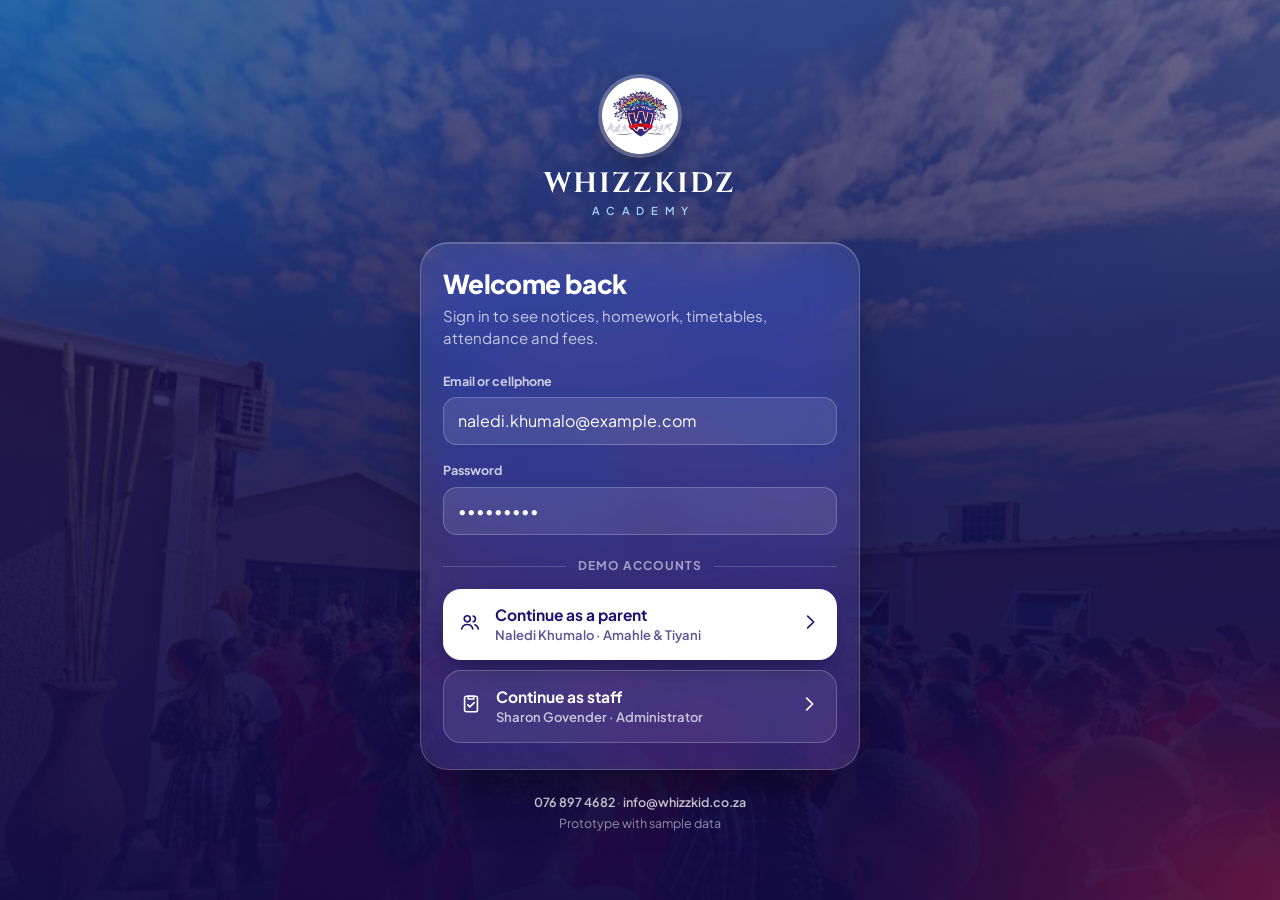
==== index.html @ acfd9c37 "Add Whizzkidz Academy school app prototype Static proof of concept for a centralised school-home app" ====
<!doctype html>
<html lang="en-ZA">
<head>
<meta charset="utf-8">
<meta name="viewport" content="width=device-width, initial-scale=1, viewport-fit=cover">
<title>Whizzkidz Academy — Sign in</title>
<meta name="description" content="The Whizzkidz Academy school app: notices, homework, timetables, attendance and fees in one place.">
<meta name="theme-color" content="#120A45">
<meta name="apple-mobile-web-app-capable" content="yes">
<meta name="mobile-web-app-capable" content="yes">
<meta name="apple-mobile-web-app-status-bar-style" content="default">
<meta name="apple-mobile-web-app-title" content="Whizzkidz">
<link rel="manifest" href="manifest.webmanifest">
<link rel="icon" type="image/png" href="assets/brand/favicon-32.png">
<link rel="apple-touch-icon" href="assets/brand/apple-touch-icon.png">
<link rel="preconnect" href="https://fonts.googleapis.com">
<link rel="preconnect" href="https://fonts.gstatic.com" crossorigin>
<link href="https://fonts.googleapis.com/css2?family=Cinzel:wght@700&family=Plus+Jakarta+Sans:wght@400;500;600;700;800&display=swap" rel="stylesheet">
<link rel="stylesheet" href="css/brand.css">
<link rel="stylesheet" href="css/motion.css">
<style>
  body{ color: #fff; background: #120A45; }
  body::before{
    background:
      radial-gradient(60% 50% at 0% 0%, rgba(11,120,194,.55), transparent 70%),
      radial-gradient(50% 45% at 100% 100%, rgba(211,40,62,.38), transparent 70%),
      linear-gradient(180deg, rgba(18,10,69,.62) 0%, rgba(18,10,69,.88) 55%, rgba(18,10,69,.96) 100%),
      url('assets/photos/assembly.jpg') center 30% / cover no-repeat;
  }
  .signin{ min-height: 100vh; min-height: 100dvh; display: flex; flex-direction: column; align-items: center; justify-content: center; padding: calc(40px + var(--safe-top)) 18px calc(28px + var(--safe-bottom)); }
  .brandmark{ display: flex; flex-direction: column; align-items: center; gap: 16px; margin-bottom: 26px; }
  .brandmark .emblem{ width: 76px; height: 76px; box-shadow: 0 0 0 4px rgba(255,255,255,.25), 0 18px 40px -12px rgba(0,0,0,.6); }

  .glass-card{
    width: 100%; max-width: 440px; padding: 26px 22px; border-radius: 28px;
    background: rgba(255,255,255,.1); border: 1px solid rgba(255,255,255,.2);
    -webkit-backdrop-filter: blur(26px) saturate(160%); backdrop-filter: blur(26px) saturate(160%);
    box-shadow: 0 1px 0 rgba(255,255,255,.2) inset, 0 30px 60px -20px rgba(0,0,0,.55);
  }
  .glass-card h1{ color: #fff; font-size: 26px; }
  .glass-card .lede{ color: rgba(255,255,255,.72); margin: 6px 0 22px; }
  .glass-card .field > span{ color: rgba(255,255,255,.75); }
  .glass-card .field input{ background: rgba(255,255,255,.1); border-color: rgba(255,255,255,.22); color: #fff; }
  .glass-card .field input:focus{ border-color: rgba(255,255,255,.6); box-shadow: 0 0 0 4px rgba(255,255,255,.12); }

  .divider{ display: flex; align-items: center; gap: 12px; margin: 22px 0 14px; color: rgba(255,255,255,.55); font-size: 12px; font-weight: 700; letter-spacing: .08em; text-transform: uppercase; }
  .divider::before, .divider::after{ content: ''; flex: 1; height: 1px; background: rgba(255,255,255,.18); }
  .roles{ display: grid; gap: 10px; }
  .role-btn{ display: flex; align-items: center; gap: 14px; padding: 14px 16px; border-radius: 18px; text-align: left; min-height: 66px; transition: transform .12s, background .15s; }
  .role-btn:active{ transform: scale(.985); }
  .role-btn .icon{ width: 22px; height: 22px; }
  .role-btn strong{ display: block; font-size: 15.5px; }
  .role-btn small{ display: block; font-size: 13px; opacity: .72; font-weight: 600; }
  .role-btn .go{ margin-left: auto; }
  .role-parent{ background: #fff; color: var(--navy); box-shadow: 0 14px 30px -12px rgba(0,0,0,.5); }
  .role-staff{ color: #fff; background: rgba(255,255,255,.08); border: 1px solid rgba(255,255,255,.22); }
  .role-staff:hover{ background: rgba(255,255,255,.14); }
  .foot{ margin-top: 22px; text-align: center; font-size: 12.5px; color: rgba(255,255,255,.55); line-height: 1.7; }
  .foot a{ color: rgba(255,255,255,.85); font-weight: 600; }
</style>
</head>
<body class="signin-page">
<main class="signin">
  <div class="brandmark">
    <img class="emblem" src="assets/brand/emblem.png" alt="Whizzkidz Academy crest">
    <span class="wordmark light lg"><span class="wm-top">Whizzkidz</span><span class="wm-bottom">Academy</span></span>
  </div>

  <section class="glass-card">
    <h1>Welcome back</h1>
    <p class="lede">Sign in to see notices, homework, timetables, attendance and fees.</p>

    <label class="field"><span>Email or cellphone</span><input type="email" value="naledi.khumalo@example.com" autocomplete="username"></label>
    <label class="field"><span>Password</span><input type="password" value="whizzkidz" autocomplete="current-password"></label>

    <div class="divider">Demo accounts</div>
    <div class="roles">
      <button class="role-btn role-parent" onclick="signIn('parent')">
        <span data-icon="users"></span>
        <span><strong>Continue as a parent</strong><small>Naledi Khumalo · Amahle &amp; Tiyani</small></span>
        <span class="go" data-icon="right"></span>
      </button>
      <button class="role-btn role-staff" onclick="signIn('staff')">
        <span data-icon="register"></span>
        <span><strong>Continue as staff</strong><small>Sharon Govender · Administrator</small></span>
        <span class="go" data-icon="right"></span>
      </button>
    </div>
  </section>

  <p class="foot">
    <a href="tel:0768974682">076 897 4682</a> · <a href="mailto:info@whizzkid.co.za">info@whizzkid.co.za</a><br>
    Prototype with sample data
  </p>
</main>

<script src="js/common.js"></script>
<script>
  hydrateIcons();
  stagger(document.querySelector('.glass-card'));
  function signIn(role){
    save('wk_role', role);
    location.href = role === 'parent' ? 'parent/index.html' : 'staff/index.html';
  }
</script>
</body>
</html>
---- css/brand.css ----
/* Whizzkidz Academy — design foundation
   Brand colours from the crest (navy), uniform (blazer red), Whizzkidz High (gold) and Aqua School (aqua),
   set in a light, frosted-glass UI. */

:root{
  --navy: #1E1270;
  --navy-2: #2D1FA3;
  --navy-deep: #120A45;
  --navy-soft: rgba(30, 18, 112, .08);
  --blazer: #D3283E;
  --blazer-deep: #A8152A;
  --blazer-soft: rgba(211, 40, 62, .10);
  --gold: #E0AE3C;
  --gold-soft: rgba(224, 174, 60, .14);
  --sky: #0B78C2;
  --sky-soft: rgba(11, 120, 194, .10);
  --aqua: #0FA3C7;
  --leaf-green: #4FA83D;

  --ok: #1F8A4C;
  --ok-soft: rgba(31, 138, 76, .11);
  --warn: #B26A00;
  --warn-soft: rgba(224, 150, 20, .14);

  --canvas: #EEF0F8;
  --glass: rgba(255, 255, 255, .62);
  --glass-strong: rgba(255, 255, 255, .82);
  --glass-edge: rgba(255, 255, 255, .85);
  --line: rgba(30, 18, 112, .10);
  --line-2: rgba(30, 18, 112, .07);
  --ink: #17153A;
  --ink-2: #4E4C6E;
  --ink-3: #8583A3;

  --r-sm: 10px;
  --r: 14px;
  --r-lg: 22px;
  --blur: blur(22px) saturate(170%);
  --shadow: 0 1px 0 rgba(255,255,255,.7) inset, 0 12px 32px -14px rgba(30, 18, 112, .22);
  --shadow-lg: 0 24px 60px -20px rgba(18, 10, 69, .45);

  --f-ui: 'Plus Jakarta Sans', system-ui, -apple-system, 'Segoe UI', sans-serif;
  --f-crest: 'Cinzel', Georgia, serif;

  --safe-top: env(safe-area-inset-top, 0px);
  --safe-bottom: env(safe-area-inset-bottom, 0px);
}

*, *::before, *::after{ box-sizing: border-box; }
html{ -webkit-text-size-adjust: 100%; }
html.locked, html.locked body{ overflow: hidden; }
body{
  margin: 0; min-height: 100vh;
  font-family: var(--f-ui); font-size: 15px; line-height: 1.5; color: var(--ink);
  background: var(--canvas);
  -webkit-font-smoothing: antialiased; -webkit-tap-highlight-color: transparent;
}
/* soft colour wash behind the glass */
body::before{
  content: ''; position: fixed; inset: 0; z-index: -1; pointer-events: none;
  background:
    radial-gradient(42% 38% at 8% 4%, rgba(11, 120, 194, .22), transparent 70%),
    radial-gradient(36% 34% at 96% 12%, rgba(211, 40, 62, .14), transparent 70%),
    radial-gradient(40% 40% at 88% 92%, rgba(224, 174, 60, .18), transparent 70%),
    radial-gradient(46% 42% at 4% 96%, rgba(45, 31, 163, .16), transparent 70%);
}
h1, h2, h3, h4{ font-family: var(--f-ui); color: var(--ink); margin: 0; font-weight: 800; line-height: 1.15; letter-spacing: -0.025em; }
p{ margin: 0; }
a{ color: inherit; text-decoration: none; }
button{ font: inherit; color: inherit; cursor: pointer; background: none; border: 0; padding: 0; }
img{ display: block; max-width: 100%; }
ul, ol{ margin: 0; padding: 0; list-style: none; }
:focus-visible{ outline: 2px solid var(--sky); outline-offset: 2px; border-radius: 6px; }

.icon{ width: 20px; height: 20px; flex-shrink: 0; }
.hidden{ display: none !important; }
.muted{ color: var(--ink-3); }
.nowrap{ white-space: nowrap; }

/* ---------- Type ---------- */
.eyebrow{ font-weight: 700; font-size: 11.5px; letter-spacing: .1em; text-transform: uppercase; color: var(--blazer); line-height: 1.2; }
.eyebrow.on-dark{ color: rgba(255,255,255,.6); }
.page-head{ margin: 4px 0 18px; }
.page-head h1{ font-size: 30px; margin-top: 6px; }
.page-head p{ color: var(--ink-2); margin-top: 6px; }

/* ---------- Wordmark (after the logo lettering) ---------- */
.wordmark{ display: inline-flex; flex-direction: column; align-items: center; line-height: 1; color: var(--navy); }
.wordmark .wm-top{ font-family: var(--f-crest); font-weight: 700; font-size: 17px; letter-spacing: .07em; text-transform: uppercase; }
.wordmark .wm-bottom{ font-weight: 600; font-size: 8px; letter-spacing: .6em; text-transform: uppercase; color: var(--sky); margin-top: 4px; margin-right: -.6em; }
.wordmark.light{ color: #fff; }
.wordmark.light .wm-bottom{ color: #9FD0F2; }
.wordmark.lg .wm-top{ font-size: 28px; }
.wordmark.lg .wm-bottom{ font-size: 11px; margin-top: 7px; }

.emblem{ border-radius: 50%; background: #fff; box-shadow: 0 0 0 3px rgba(255,255,255,.55), 0 6px 16px -6px rgba(18,10,69,.45); }

/* ---------- Surfaces ---------- */
.mesh{
  color: #fff;
  background-color: var(--navy-deep);
  background-image:
    radial-gradient(70% 90% at 0% 0%, rgba(11, 120, 194, .55), transparent 60%),
    radial-gradient(55% 75% at 100% 0%, rgba(211, 40, 62, .42), transparent 62%),
    radial-gradient(65% 80% at 85% 100%, rgba(93, 66, 230, .55), transparent 60%),
    linear-gradient(155deg, #23178A 0%, #120A45 100%);
}
.card{
  background: var(--glass); border: 1px solid var(--glass-edge); border-radius: var(--r-lg);
  -webkit-backdrop-filter: var(--blur); backdrop-filter: var(--blur); box-shadow: var(--shadow);
}
.card-pad{ padding: 18px; }
.card-head{ display: flex; align-items: center; justify-content: space-between; gap: 12px; padding: 16px 18px 8px; }
.card-head h2{ font-size: 17px; letter-spacing: -0.015em; }
.link{ font-weight: 700; font-size: 13px; color: var(--sky); white-space: nowrap; }
.link:hover{ color: var(--navy); }

.rows > *{ border-top: 1px solid var(--line-2); }
.rows > *:first-child{ border-top: 0; }
.row{ display: flex; align-items: center; gap: 14px; padding: 13px 18px; text-align: left; width: 100%; }
button.row:hover, a.row:hover{ background: rgba(255,255,255,.5); }
.row .grow{ flex: 1; min-width: 0; }
.row-title{ font-weight: 700; color: var(--ink); letter-spacing: -0.01em; }
.row-sub{ font-size: 13.5px; color: var(--ink-2); margin-top: 1px; }
.row-meta{ font-size: 12.5px; color: var(--ink-3); font-weight: 500; }
.chev{ color: var(--ink-3); }

/* ---------- Buttons ---------- */
.btn{
  display: inline-flex; align-items: center; justify-content: center; gap: 8px;
  min-height: 46px; padding: 10px 18px; border-radius: var(--r);
  font-weight: 700; font-size: 15px; line-height: 1.1; white-space: nowrap; letter-spacing: -0.005em;
  transition: transform .12s, box-shadow .15s, background .15s, border-color .15s;
}
.btn:active{ transform: scale(.98); }
.btn-navy{ color: #fff; background: linear-gradient(135deg, var(--navy-2), var(--navy)); box-shadow: 0 8px 20px -8px rgba(30,18,112,.6); }
.btn-navy:hover{ box-shadow: 0 10px 24px -8px rgba(30,18,112,.75); }
.btn-red{ color: #fff; background: linear-gradient(135deg, #E8445A, var(--blazer-deep)); box-shadow: 0 8px 20px -8px rgba(211,40,62,.6); }
.btn-line{ color: var(--navy); background: var(--glass-strong); border: 1px solid var(--line); -webkit-backdrop-filter: var(--blur); backdrop-filter: var(--blur); }
.btn-line:hover{ border-color: rgba(30,18,112,.3); }
.btn-sm{ min-height: 36px; padding: 7px 13px; font-size: 13.5px; border-radius: var(--r-sm); }
.btn-block{ width: 100%; }
.icon-btn{ width: 42px; height: 42px; border-radius: 50%; display: inline-flex; align-items: center; justify-content: center; position: relative; color: var(--navy); }
.icon-btn:hover{ background: rgba(30,18,112,.06); }
.icon-btn .dot{ position: absolute; top: 9px; right: 10px; width: 9px; height: 9px; border-radius: 50%; background: var(--blazer); box-shadow: 0 0 0 2px #fff; }

/* ---------- Tags & badges ---------- */
.tag{ display: inline-flex; align-items: center; gap: 6px; font-size: 12.5px; font-weight: 600; color: var(--ink-2); line-height: 1.2; }
.tag::before{ content: ''; width: 7px; height: 7px; border-radius: 50%; background: var(--c, var(--ink-3)); flex-shrink: 0; }
.pill{ display: inline-flex; align-items: center; gap: 5px; padding: 4px 10px; border-radius: 999px; font-size: 12px; font-weight: 700; line-height: 1.3; }
.pill .icon{ width: 14px; height: 14px; }
.pill-ok{ background: var(--ok-soft); color: var(--ok); }
.pill-warn{ background: var(--warn-soft); color: var(--warn); }
.pill-bad{ background: var(--blazer-soft); color: var(--blazer-deep); }
.pill-navy{ background: var(--navy-soft); color: var(--navy); }
.pill-sky{ background: var(--sky-soft); color: var(--sky); }
.ribbon{
  display: inline-block; vertical-align: 2px; padding: 3px 8px; border-radius: 999px;
  font-size: 10.5px; font-weight: 800; letter-spacing: .04em; text-transform: uppercase; line-height: 1.3;
  color: #fff; background: linear-gradient(135deg, #E8445A, var(--blazer-deep));
}

/* ---------- Avatar ---------- */
.avatar{
  display: inline-flex; align-items: center; justify-content: center; flex-shrink: 0; border-radius: 50%;
  background: var(--tone, var(--navy)); color: #fff; font-weight: 700; letter-spacing: .02em;
}
.avatar-sm{ width: 32px; height: 32px; font-size: 12px; }
.avatar-md{ width: 42px; height: 42px; font-size: 14px; }
.avatar-lg{ width: 64px; height: 64px; font-size: 21px; }

/* ---------- Calendar date chip ---------- */
.datechip{
  width: 50px; flex-shrink: 0; border-radius: 14px; text-align: center; padding: 6px 0 7px;
  background: rgba(255,255,255,.85); border: 1px solid var(--line-2); box-shadow: 0 4px 12px -6px rgba(30,18,112,.25);
}
.datechip .m{ font-size: 10.5px; font-weight: 800; letter-spacing: .08em; text-transform: uppercase; color: var(--blazer); }
.datechip .d{ font-size: 21px; font-weight: 800; color: var(--navy); line-height: 1.1; letter-spacing: -0.03em; }

/* ---------- Forms ---------- */
.field{ display: block; margin-bottom: 16px; }
.field > span{ display: block; font-weight: 700; font-size: 12.5px; color: var(--ink-2); margin-bottom: 7px; }
.field input, .field select, .field textarea{
  width: 100%; font: inherit; font-size: 16px; color: var(--ink);
  background: rgba(255,255,255,.75); border: 1px solid var(--line); border-radius: var(--r); padding: 11px 14px; min-height: 48px;
  transition: border-color .15s, box-shadow .15s;
}
.field textarea{ min-height: 110px; resize: vertical; }
.field input:focus, .field select:focus, .field textarea:focus{ outline: none; border-color: var(--navy-2); box-shadow: 0 0 0 4px rgba(45,31,163,.12); }

.seg{ display: inline-flex; background: rgba(30,18,112,.06); border-radius: 12px; padding: 4px; gap: 2px; }
.seg button{ padding: 7px 14px; border-radius: 9px; font-weight: 700; font-size: 14px; color: var(--ink-2); min-height: 36px; }
.seg button.on{ background: #fff; color: var(--navy); box-shadow: 0 2px 8px -2px rgba(30,18,112,.2); }

.switch{ width: 48px; height: 28px; border-radius: 999px; background: rgba(30,18,112,.15); position: relative; flex-shrink: 0; transition: background .2s; }
.switch::after{ content: ''; position: absolute; top: 3px; left: 3px; width: 22px; height: 22px; border-radius: 50%; background: #fff; box-shadow: 0 2px 5px rgba(0,0,0,.2); transition: transform .2s; }
.switch.on{ background: var(--ok); }
.switch.on::after{ transform: translateX(20px); }

/* ---------- Sheet ---------- */
.sheet-wrap{
  position: fixed; inset: 0; z-index: 900; display: flex; align-items: flex-end; justify-content: center;
  background: rgba(18, 10, 69, .28); -webkit-backdrop-filter: blur(6px); backdrop-filter: blur(6px);
  opacity: 0; pointer-events: none; transition: opacity .2s;
}
.sheet-wrap.open{ opacity: 1; pointer-events: auto; }
.sheet{
  position: relative; width: 100%; max-width: 560px; max-height: 88vh; max-height: 88dvh; overflow-y: auto;
  background: rgba(246, 247, 252, .9); -webkit-backdrop-filter: blur(30px) saturate(180%); backdrop-filter: blur(30px) saturate(180%);
  border: 1px solid var(--glass-edge); border-bottom: 0; border-radius: 26px 26px 0 0; box-shadow: var(--shadow-lg);
  padding: 10px 20px calc(24px + var(--safe-bottom));
  transform: translateY(24px); transition: transform .25s cubic-bezier(.2, .8, .2, 1);
}
.sheet-wrap.open .sheet{ transform: none; }
.sheet-grip{ width: 38px; height: 5px; border-radius: 5px; background: rgba(30,18,112,.15); margin: 0 auto 14px; }
.sheet-close{ position: absolute; top: 12px; right: 12px; width: 36px; height: 36px; border-radius: 50%; display: flex; align-items: center; justify-content: center; color: var(--ink-2); background: rgba(30,18,112,.06); }
.sheet h2{ font-size: 22px; margin: 8px 44px 10px 0; }
.sheet .lede{ color: var(--ink-2); margin-bottom: 18px; }
@media (min-width: 960px){
  .sheet-wrap{ align-items: center; padding: 24px; }
  .sheet{ border-radius: 26px; border-bottom: 1px solid var(--glass-edge); padding: 26px 28px 28px; }
  .sheet-grip{ display: none; }
}

/* ---------- Toasts ---------- */
#toasts{
  position: fixed; left: 50%; transform: translateX(-50%); bottom: calc(104px + var(--safe-bottom)); z-index: 1000;
  display: flex; flex-direction: column; align-items: center; gap: 8px; width: min(92vw, 420px); pointer-events: none;
}
.toast{
  display: flex; align-items: center; gap: 10px; padding: 12px 16px; border-radius: 16px;
  background: rgba(18, 10, 69, .86); -webkit-backdrop-filter: blur(16px); backdrop-filter: blur(16px);
  color: #fff; font-weight: 600; font-size: 14px; box-shadow: var(--shadow-lg);
  animation: toast-in .22s ease; transition: opacity .25s;
}
.toast.ok .icon{ color: #6EE7A1; }
.toast.bad .icon{ color: #FF8A99; }
.toast.out{ opacity: 0; }
@keyframes toast-in{ from{ opacity: 0; transform: translateY(8px); } }
@media (min-width: 960px){ #toasts{ bottom: 28px; } }

.empty{ padding: 36px 20px; text-align: center; color: var(--ink-3); }
.empty .icon{ width: 28px; height: 28px; margin: 0 auto 8px; }
---- css/motion.css ----
/* Motion — entrances, micro-interactions and ambient movement.
   Everything here is disabled under prefers-reduced-motion. */

:root{
  --ease-out: cubic-bezier(.16, 1, .3, 1);
  --ease-spring: cubic-bezier(.34, 1.4, .5, 1);
}

@keyframes rise{ from{ opacity: 0; transform: translateY(18px) scale(.985); } to{ opacity: 1; transform: none; } }
@keyframes rise-blur{ from{ opacity: 0; transform: translateY(10px); filter: blur(10px); } to{ opacity: 1; transform: none; filter: blur(0); } }
@keyframes fade{ from{ opacity: 0; } to{ opacity: 1; } }
@keyframes grow{ from{ transform: scaleX(0); } to{ transform: scaleX(1); } }
@keyframes pop{ 0%{ opacity: 0; transform: scale(.6); } 70%{ opacity: 1; transform: scale(1.08); } 100%{ transform: scale(1); } }
@keyframes press{ 0%{ transform: scale(1); } 40%{ transform: scale(.86); } 75%{ transform: scale(1.08); } 100%{ transform: scale(1); } }
@keyframes bump{ 0%{ transform: translateY(0); } 35%{ transform: translateY(-4px) scale(1.12); } 100%{ transform: none; } }
@keyframes drift{
  0%{ transform: translate3d(0, 0, 0) rotate(0deg) scale(1); }
  50%{ transform: translate3d(5%, -4%, 0) rotate(10deg) scale(1.08); }
  100%{ transform: translate3d(-5%, 4%, 0) rotate(-8deg) scale(1); }
}
@keyframes ring{ 0%{ box-shadow: 0 0 0 0 rgba(211, 40, 62, .55); } 70%{ box-shadow: 0 0 0 8px rgba(211, 40, 62, 0); } 100%{ box-shadow: 0 0 0 0 rgba(211, 40, 62, 0); } }
@keyframes ring-navy{ 0%{ box-shadow: 0 0 0 0 rgba(45, 31, 163, .45); } 70%{ box-shadow: 0 0 0 7px rgba(45, 31, 163, 0); } 100%{ box-shadow: 0 0 0 0 rgba(45, 31, 163, 0); } }
@keyframes ring-ok{ 0%{ box-shadow: 0 0 0 0 rgba(31, 138, 76, .5); } 70%{ box-shadow: 0 0 0 6px rgba(31, 138, 76, 0); } 100%{ box-shadow: 0 0 0 0 rgba(31, 138, 76, 0); } }
@keyframes typing{ 0%, 60%, 100%{ transform: translateY(0); opacity: .35; } 30%{ transform: translateY(-4px); opacity: 1; } }
@keyframes swap{ from{ opacity: .35; transform: translateY(6px); } to{ opacity: 1; transform: none; } }
@keyframes kenburns{ from{ transform: scale(1.14) translate3d(0, 1.5%, 0); } to{ transform: scale(1) translate3d(0, 0, 0); } }
@keyframes toast-spring{ from{ opacity: 0; transform: translateY(18px) scale(.94); } to{ opacity: 1; transform: none; } }
@keyframes zoom-in{ from{ opacity: 0; transform: scale(.94); } to{ opacity: 1; transform: none; } }
@keyframes shimmer{ from{ transform: translateX(-120%) skewX(-18deg); } to{ transform: translateX(220%) skewX(-18deg); } }

/* ---------- Scroll / route reveal ---------- */
.reveal{ opacity: 0; }
.reveal.in{ animation: rise .75s var(--ease-out) both; }
.reveal.in.page-head, .reveal.in.hero{ animation-name: rise-blur; animation-duration: .9s; }
.reveal.in .progress i{ transform-origin: left; animation: grow 1.2s var(--ease-out) .25s both; }
.reveal.in .mday{ animation: pop .45s var(--ease-out) both; animation-delay: calc(var(--i, 0) * 14ms + 150ms); }
.reveal.in .hero-photo{ animation: zoom-in 1.1s var(--ease-out) .15s both; }
.view.swap{ animation: swap .4s var(--ease-out); }

/* ---------- Ambient: drifting light inside navy surfaces ---------- */
.hero, .profile-card{ isolation: isolate; }
.hero::before, .profile-card::before{
  content: ''; position: absolute; inset: -40%; z-index: -1; pointer-events: none;
  background:
    radial-gradient(30% 35% at 25% 30%, rgba(11, 120, 194, .55), transparent 70%),
    radial-gradient(26% 30% at 75% 25%, rgba(211, 40, 62, .4), transparent 70%),
    radial-gradient(30% 34% at 65% 75%, rgba(120, 90, 255, .5), transparent 70%);
  animation: drift 16s ease-in-out infinite alternate;
}
/* a single soft sheen across the hero when it arrives */
.reveal.in.hero > div:first-child::after{
  content: ''; position: absolute; top: -40%; bottom: -40%; left: 0; width: 35%; pointer-events: none;
  background: linear-gradient(90deg, transparent, rgba(255,255,255,.14), transparent);
  animation: shimmer 1.6s var(--ease-out) .5s both;
}
.hero > div:first-child{ position: relative; }

/* ---------- Tab bar: sliding highlight ---------- */
.tab.on{ background: transparent; }
.tab-glow{
  position: absolute; top: 6px; bottom: 6px; left: 0; width: 0; border-radius: 20px; pointer-events: none;
  background: rgba(30, 18, 112, .09); box-shadow: inset 0 0 0 1px rgba(255,255,255,.6);
  transition: transform .5s var(--ease-spring), width .5s var(--ease-spring);
}
.tab.bump .icon{ animation: bump .5s var(--ease-spring); }
.tab, .side-link, .row, .chip, .learner, .icon-btn{ transition: color .2s, background .2s, transform .25s var(--ease-out), box-shadow .25s; }

/* ---------- Micro-interactions ---------- */
.icon-btn .dot{ animation: ring 2.4s ease-out infinite; }
.notice-row .unread{ animation: ring 2.4s ease-out infinite; }
.flag:not(.next){ animation: ring-navy 2s ease-out infinite; }
.live-dot{ display: inline-flex; align-items: center; gap: 7px; font-size: 12.5px; font-weight: 700; color: var(--ok); }
.live-dot::before{ content: ''; width: 8px; height: 8px; border-radius: 50%; background: var(--ok); animation: ring-ok 1.8s ease-out infinite; }
.marks button.pop{ animation: press .4s var(--ease-spring); }
.hw.just-done .tick{ animation: pop .5s var(--ease-spring); }
.bubble.new{ animation: rise .45s var(--ease-spring) both; transform-origin: bottom right; }
.bubble.them.new{ transform-origin: bottom left; }
.bubble.typing{ display: inline-flex; gap: 5px; padding: 15px 16px; }
.bubble.typing i{ width: 7px; height: 7px; border-radius: 50%; background: var(--ink-3); animation: typing 1.2s ease-in-out infinite; }
.bubble.typing i:nth-child(2){ animation-delay: .15s; }
.bubble.typing i:nth-child(3){ animation-delay: .3s; }
.switch::after{ transition: transform .35s var(--ease-spring); }
.learner.on{ animation: pop .45s var(--ease-spring); }
.view:not(.swap) .learner.on{ animation: none; }

/* Sheet: spring up, contents cascade */
.sheet{ transition: transform .5s var(--ease-spring), opacity .3s; }
.sheet-wrap:not(.open) .sheet{ transform: translateY(60px); }
.sheet-wrap.open .sheet-body > *{ animation: rise .5s var(--ease-out) both; animation-delay: calc(var(--i, 0) * 40ms + 60ms); }
@media (min-width: 960px){ .sheet-wrap:not(.open) .sheet{ transform: translateY(16px) scale(.96); opacity: 0; } }

.toast{ animation: toast-spring .5s var(--ease-spring); }
.toast.out{ opacity: 0; transform: translateY(10px) scale(.96); transition: opacity .25s, transform .25s; }

.lightbox:not([hidden]){ animation: fade .25s ease; }
.lightbox img.show{ animation: zoom-in .4s var(--ease-out); }

/* ---------- Hover (pointer devices only) ---------- */
@media (hover: hover){
  .btn-navy:hover, .btn-red:hover{ transform: translateY(-1px); }
  .learner:not(.on):hover{ transform: translateY(-2px); background: rgba(255,255,255,.8); }
  .album img{ transition: transform .5s var(--ease-out), box-shadow .5s var(--ease-out); }
  .album:hover img{ transform: translateY(-3px) scale(1.02); box-shadow: 0 22px 40px -18px rgba(18,10,69,.55); }
  .teaser img{ transition: transform 1.2s var(--ease-out); }
  .teaser:hover img{ transform: scale(1.05); }
  .side-link:hover .icon{ transform: translateX(2px); }
  .side-link .icon{ transition: transform .25s var(--ease-out); }
  .data tbody tr td{ transition: background .2s; }
  .chip:not(.on):hover, .kpi:hover{ transform: translateY(-2px); }
  .kpi{ transition: transform .3s var(--ease-out), box-shadow .3s; }
  .kpi:hover{ box-shadow: 0 1px 0 rgba(255,255,255,.7) inset, 0 20px 40px -18px rgba(30,18,112,.3); }
}

/* ---------- Sign-in entrance ---------- */
body.signin-page{ overflow-x: hidden; }
body.signin-page::before{ animation: kenburns 22s var(--ease-out) both; }
.signin .brandmark .emblem{ animation: pop .8s var(--ease-spring) .05s both; }
.signin .brandmark .wordmark{ animation: rise-blur .9s var(--ease-out) .2s both; }
.signin .glass-card{ animation: rise .8s var(--ease-out) .3s both; }
.signin .glass-card > *{ animation: rise .65s var(--ease-out) both; animation-delay: calc(var(--i, 0) * 50ms + 380ms); }
.signin .foot{ animation: fade 1s ease .9s both; }
.role-btn .go{ transition: transform .3s var(--ease-out); }
.role-btn:hover .go{ transform: translateX(4px); }

/* ---------- Reduced motion ---------- */
@media (prefers-reduced-motion: reduce){
  *, *::before, *::after{ animation-duration: .01ms !important; animation-iteration-count: 1 !important; animation-delay: 0ms !important; transition-duration: .01ms !important; }
  .reveal{ opacity: 1; }
}
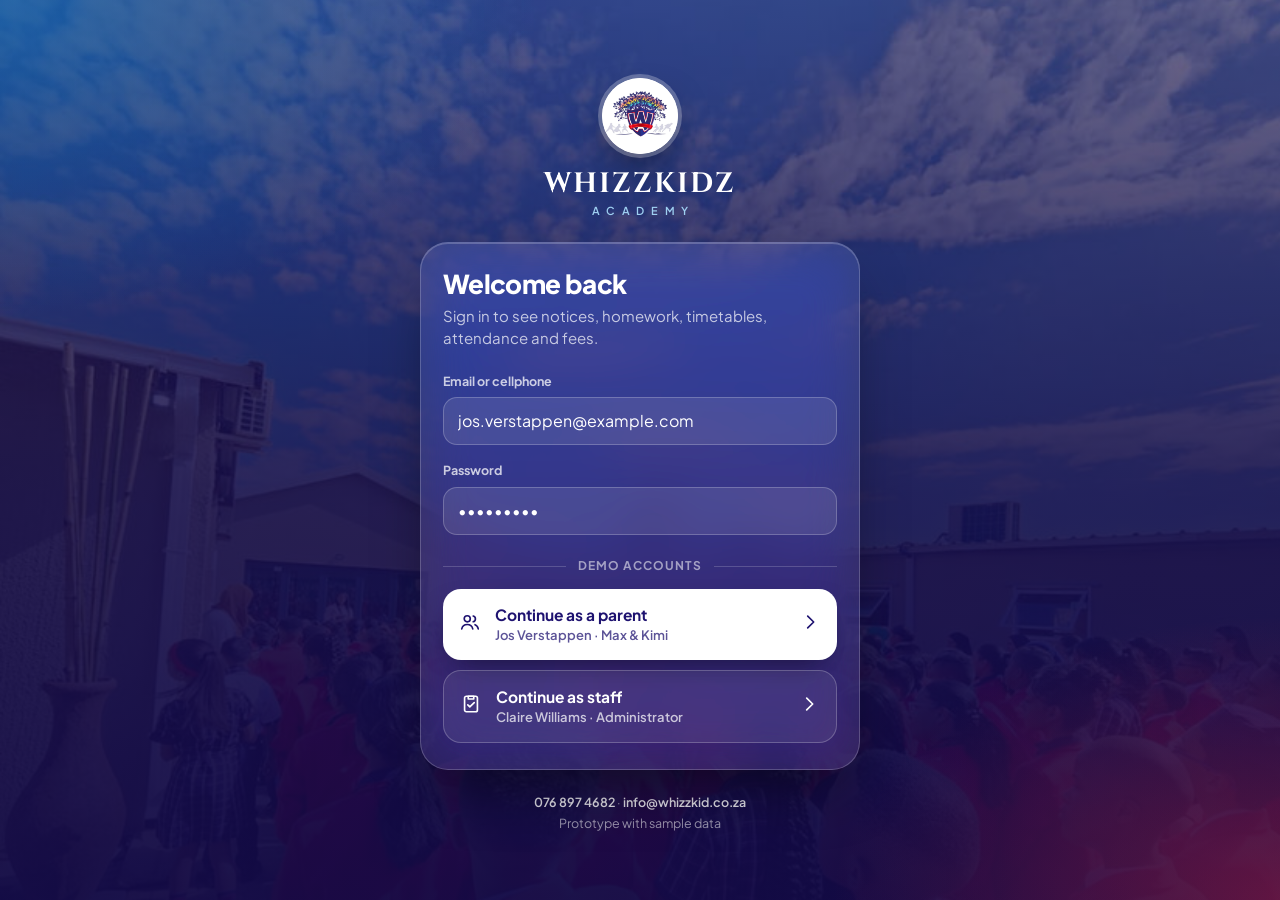
==== commit 9168aa83: "Add tuck shop pre-orders and pick-up, F1 sample data, mobile fixes - Tuck shop: parent wallet, Pizza" ====
--- a/index.html
+++ b/index.html
@@ -70,19 +70,19 @@
     <h1>Welcome back</h1>
     <p class="lede">Sign in to see notices, homework, timetables, attendance and fees.</p>
 
-    <label class="field"><span>Email or cellphone</span><input type="email" value="naledi.khumalo@example.com" autocomplete="username"></label>
+    <label class="field"><span>Email or cellphone</span><input type="email" value="jos.verstappen@example.com" autocomplete="username"></label>
     <label class="field"><span>Password</span><input type="password" value="whizzkidz" autocomplete="current-password"></label>
 
     <div class="divider">Demo accounts</div>
     <div class="roles">
       <button class="role-btn role-parent" onclick="signIn('parent')">
         <span data-icon="users"></span>
-        <span><strong>Continue as a parent</strong><small>Naledi Khumalo · Amahle &amp; Tiyani</small></span>
+        <span><strong>Continue as a parent</strong><small>Jos Verstappen · Max &amp; Kimi</small></span>
         <span class="go" data-icon="right"></span>
       </button>
       <button class="role-btn role-staff" onclick="signIn('staff')">
         <span data-icon="register"></span>
-        <span><strong>Continue as staff</strong><small>Sharon Govender · Administrator</small></span>
+        <span><strong>Continue as staff</strong><small>Claire Williams · Administrator</small></span>
         <span class="go" data-icon="right"></span>
       </button>
     </div>
@@ -99,7 +99,7 @@
   hydrateIcons();
   stagger(document.querySelector('.glass-card'));
   function signIn(role){
-    save('wk_role', role);
+    setSignedIn(role, true);
     location.href = role === 'parent' ? 'parent/index.html' : 'staff/index.html';
   }
 </script>
--- a/css/brand.css
+++ b/css/brand.css
@@ -80,9 +80,16 @@
 /* ---------- Type ---------- */
 .eyebrow{ font-weight: 700; font-size: 11.5px; letter-spacing: .1em; text-transform: uppercase; color: var(--blazer); line-height: 1.2; }
 .eyebrow.on-dark{ color: rgba(255,255,255,.6); }
-.page-head{ margin: 4px 0 18px; }
-.page-head h1{ font-size: 30px; margin-top: 6px; }
-.page-head p{ color: var(--ink-2); margin-top: 6px; }
+.page-head{ margin: 4px 0 16px; }
+.page-head h1{ font-size: 27px; margin-top: 6px; }
+.page-head p{ color: var(--ink-2); margin-top: 6px; font-size: 14.5px; }
+.field select{
+  padding-right: 38px;
+  background-image: url("data:image/svg+xml,%3Csvg xmlns='http://www.w3.org/2000/svg' viewBox='0 0 24 24' fill='none' stroke='%231E1270' stroke-width='2.2' stroke-linecap='round' stroke-linejoin='round'%3E%3Cpath d='m6 9 6 6 6-6'/%3E%3C/svg%3E");
+  background-repeat: no-repeat; background-position: right 14px center; background-size: 16px;
+}
+.field input::-webkit-date-and-time-value{ text-align: left; }
+.field input[type="file"]{ padding: 10px 12px; }
 
 /* ---------- Wordmark (after the logo lettering) ---------- */
 .wordmark{ display: inline-flex; flex-direction: column; align-items: center; line-height: 1; color: var(--navy); }
@@ -147,7 +154,7 @@
 /* ---------- Tags & badges ---------- */
 .tag{ display: inline-flex; align-items: center; gap: 6px; font-size: 12.5px; font-weight: 600; color: var(--ink-2); line-height: 1.2; }
 .tag::before{ content: ''; width: 7px; height: 7px; border-radius: 50%; background: var(--c, var(--ink-3)); flex-shrink: 0; }
-.pill{ display: inline-flex; align-items: center; gap: 5px; padding: 4px 10px; border-radius: 999px; font-size: 12px; font-weight: 700; line-height: 1.3; }
+.pill{ display: inline-flex; align-items: center; gap: 5px; white-space: nowrap; padding: 4px 10px; border-radius: 999px; font-size: 12px; font-weight: 700; line-height: 1.3; }
 .pill .icon{ width: 14px; height: 14px; }
 .pill-ok{ background: var(--ok-soft); color: var(--ok); }
 .pill-warn{ background: var(--warn-soft); color: var(--warn); }
@@ -181,8 +188,9 @@
 .field{ display: block; margin-bottom: 16px; }
 .field > span{ display: block; font-weight: 700; font-size: 12.5px; color: var(--ink-2); margin-bottom: 7px; }
 .field input, .field select, .field textarea{
-  width: 100%; font: inherit; font-size: 16px; color: var(--ink);
-  background: rgba(255,255,255,.75); border: 1px solid var(--line); border-radius: var(--r); padding: 11px 14px; min-height: 48px;
+  display: block; width: 100%; min-width: 0; -webkit-appearance: none; appearance: none;
+  font: inherit; font-size: 16px; color: var(--ink);
+  background-color: rgba(255,255,255,.75); border: 1px solid var(--line); border-radius: var(--r); padding: 11px 14px; min-height: 48px;
   transition: border-color .15s, box-shadow .15s;
 }
 .field textarea{ min-height: 110px; resize: vertical; }
--- a/css/motion.css
+++ b/css/motion.css
@@ -127,3 +127,9 @@
   *, *::before, *::after{ animation-duration: .01ms !important; animation-iteration-count: 1 !important; animation-delay: 0ms !important; transition-duration: .01ms !important; }
   .reveal{ opacity: 1; }
 }
+
+/* Phones: a single quick page transition (cheaper than animating many frosted-glass cards) */
+@keyframes page-in{ from{ opacity: 0; transform: translate3d(0, 10px, 0); } to{ opacity: 1; transform: none; } }
+.view.enter-quick{ animation: page-in .3s var(--ease-out) backwards; }
+.view.enter-quick .progress i{ transform-origin: left; animation: grow 1s var(--ease-out) .15s both; }
+@media (prefers-reduced-motion: reduce){ .view.enter-quick{ animation: none; } }
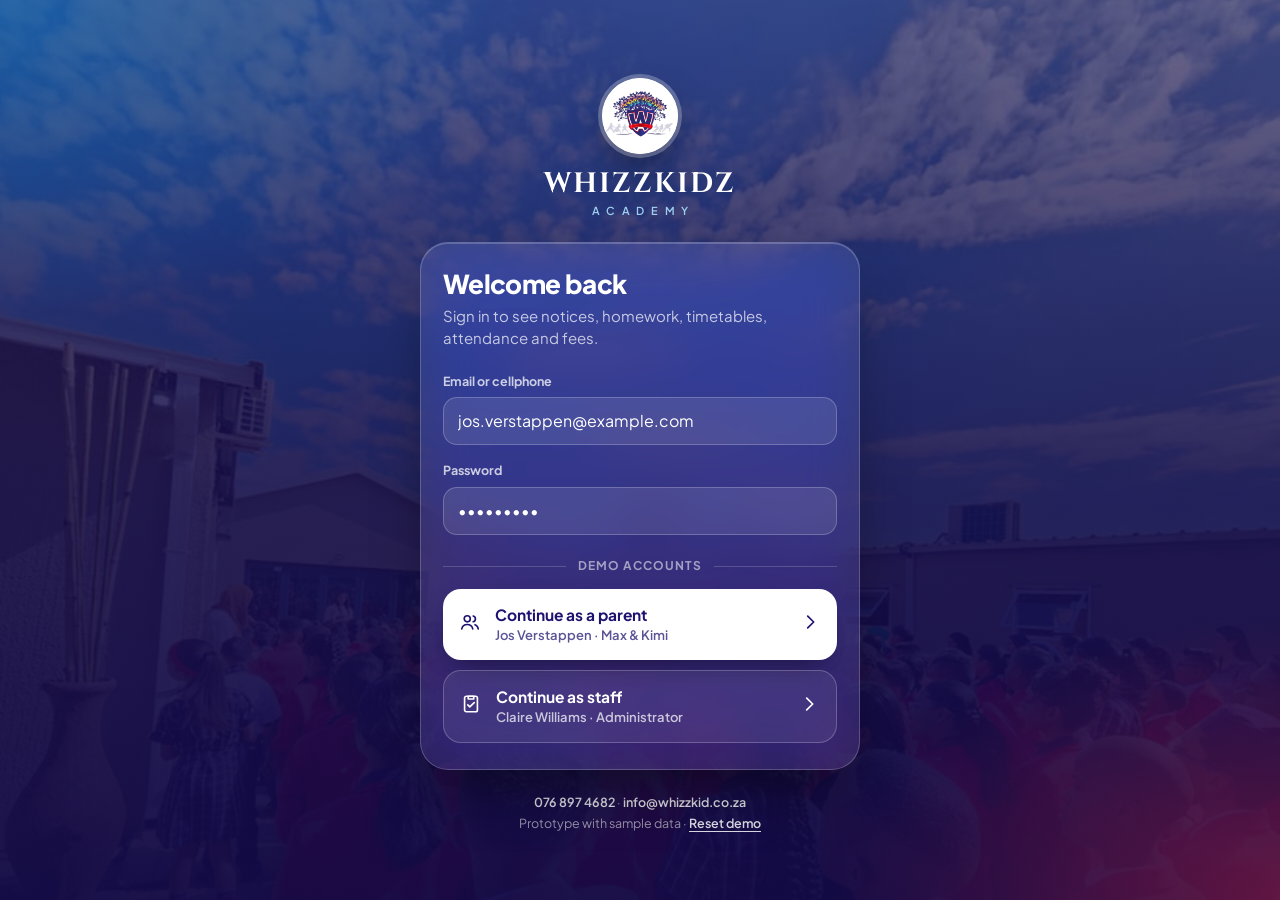
==== commit f84f51a2: "Add a "Reset demo" option to restore the original sample data Available on the sign-in page, the par" ====
--- a/index.html
+++ b/index.html
@@ -57,6 +57,8 @@
   .role-staff:hover{ background: rgba(255,255,255,.14); }
   .foot{ margin-top: 22px; text-align: center; font-size: 12.5px; color: rgba(255,255,255,.55); line-height: 1.7; }
   .foot a{ color: rgba(255,255,255,.85); font-weight: 600; }
+  .reset-link{ color: rgba(255,255,255,.85); font-weight: 600; text-decoration: underline; text-underline-offset: 3px; font-size: inherit; }
+  .sheet{ color: var(--ink); }
 </style>
 </head>
 <body class="signin-page">
@@ -90,7 +92,7 @@
 
   <p class="foot">
     <a href="tel:0768974682">076 897 4682</a> · <a href="mailto:info@whizzkid.co.za">info@whizzkid.co.za</a><br>
-    Prototype with sample data
+    Prototype with sample data · <button class="reset-link" onclick="resetDemoSheet()">Reset demo</button>
   </p>
 </main>
 
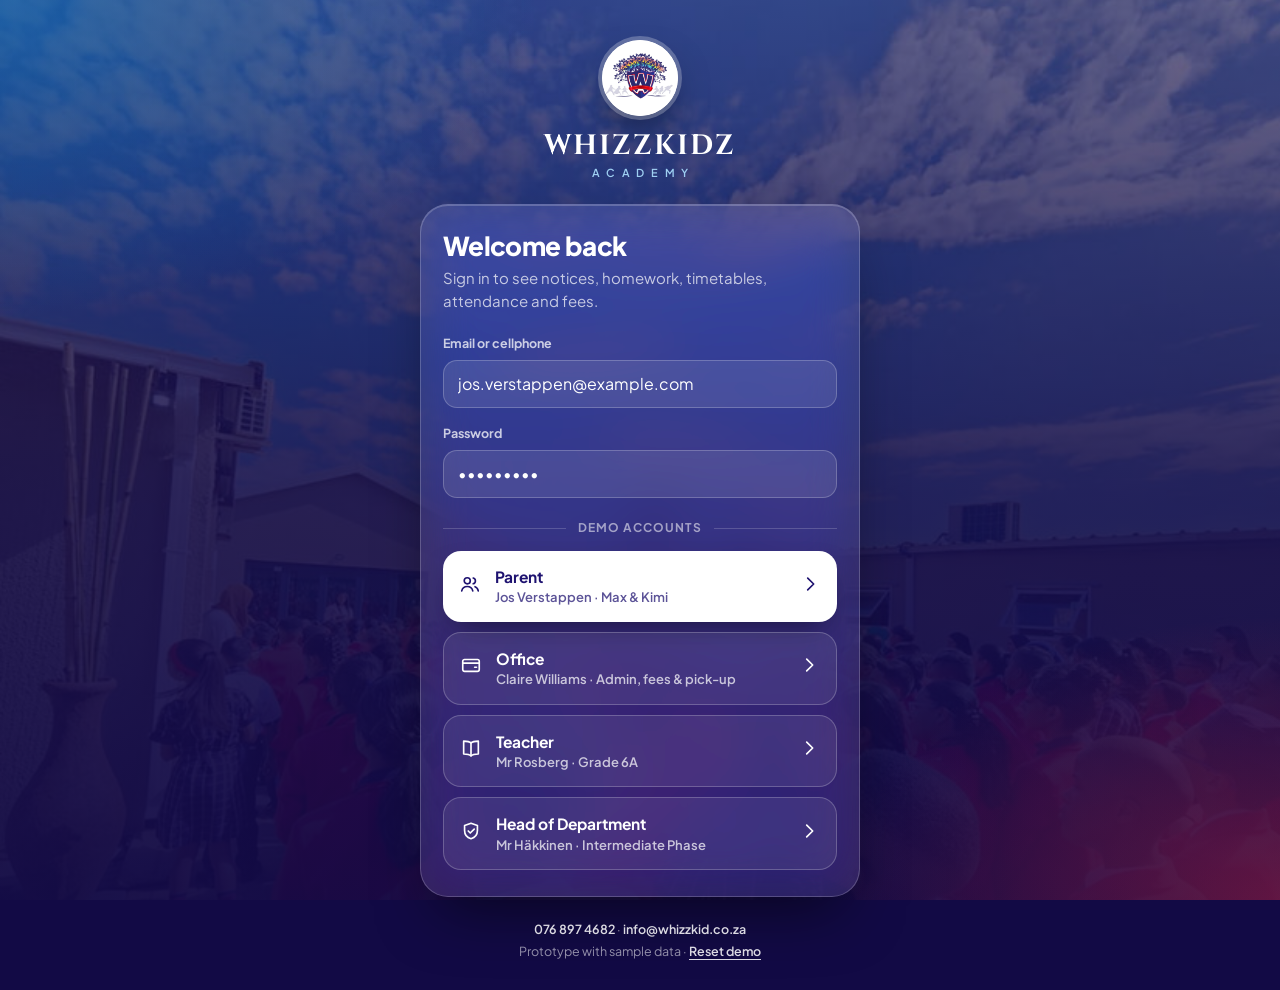
==== commit f9e96d6e: "Split staff into Office, Teacher and HOD logins with moderation and observations - Sign-in offers fo" ====
--- a/index.html
+++ b/index.html
@@ -79,12 +79,22 @@
     <div class="roles">
       <button class="role-btn role-parent" onclick="signIn('parent')">
         <span data-icon="users"></span>
-        <span><strong>Continue as a parent</strong><small>Jos Verstappen · Max &amp; Kimi</small></span>
+        <span><strong>Parent</strong><small>Jos Verstappen · Max &amp; Kimi</small></span>
         <span class="go" data-icon="right"></span>
       </button>
-      <button class="role-btn role-staff" onclick="signIn('staff')">
-        <span data-icon="register"></span>
-        <span><strong>Continue as staff</strong><small>Claire Williams · Administrator</small></span>
+      <button class="role-btn role-staff" onclick="signIn('office')">
+        <span data-icon="wallet"></span>
+        <span><strong>Office</strong><small>Claire Williams · Admin, fees &amp; pick-up</small></span>
+        <span class="go" data-icon="right"></span>
+      </button>
+      <button class="role-btn role-staff" onclick="signIn('teacher')">
+        <span data-icon="book"></span>
+        <span><strong>Teacher</strong><small>Mr Rosberg · Grade 6A</small></span>
+        <span class="go" data-icon="right"></span>
+      </button>
+      <button class="role-btn role-staff" onclick="signIn('hod')">
+        <span data-icon="shield"></span>
+        <span><strong>Head of Department</strong><small>Mr Häkkinen · Intermediate Phase</small></span>
         <span class="go" data-icon="right"></span>
       </button>
     </div>
@@ -102,7 +112,7 @@
   stagger(document.querySelector('.glass-card'));
   function signIn(role){
     setSignedIn(role, true);
-    location.href = role === 'parent' ? 'parent/index.html' : 'staff/index.html';
+    location.href = DEMO_ROLES.find(r => r.id === role).path;
   }
 </script>
 </body>
--- a/css/brand.css
+++ b/css/brand.css
@@ -221,7 +221,7 @@
 }
 .sheet-wrap.open .sheet{ transform: none; }
 .sheet-grip{ width: 38px; height: 5px; border-radius: 5px; background: rgba(30,18,112,.15); margin: 0 auto 14px; }
-.sheet-close{ position: absolute; top: 12px; right: 12px; width: 36px; height: 36px; border-radius: 50%; display: flex; align-items: center; justify-content: center; color: var(--ink-2); background: rgba(30,18,112,.06); }
+.sheet-close{ position: absolute; z-index: 5; top: 12px; right: 12px; width: 36px; height: 36px; border-radius: 50%; display: flex; align-items: center; justify-content: center; color: var(--ink-2); background: rgba(30,18,112,.06); }
 .sheet h2{ font-size: 22px; margin: 8px 44px 10px 0; }
 .sheet .lede{ color: var(--ink-2); margin-bottom: 18px; }
 @media (min-width: 960px){
@@ -246,6 +246,8 @@
 .toast.out{ opacity: 0; }
 @keyframes toast-in{ from{ opacity: 0; transform: translateY(8px); } }
 @media (min-width: 960px){ #toasts{ bottom: 28px; } }
+/* while a sheet is open, keep toasts clear of it */
+html.locked #toasts{ bottom: auto; top: calc(14px + var(--safe-top)); }
 
 .empty{ padding: 36px 20px; text-align: center; color: var(--ink-3); }
 .empty .icon{ width: 28px; height: 28px; margin: 0 auto 8px; }
